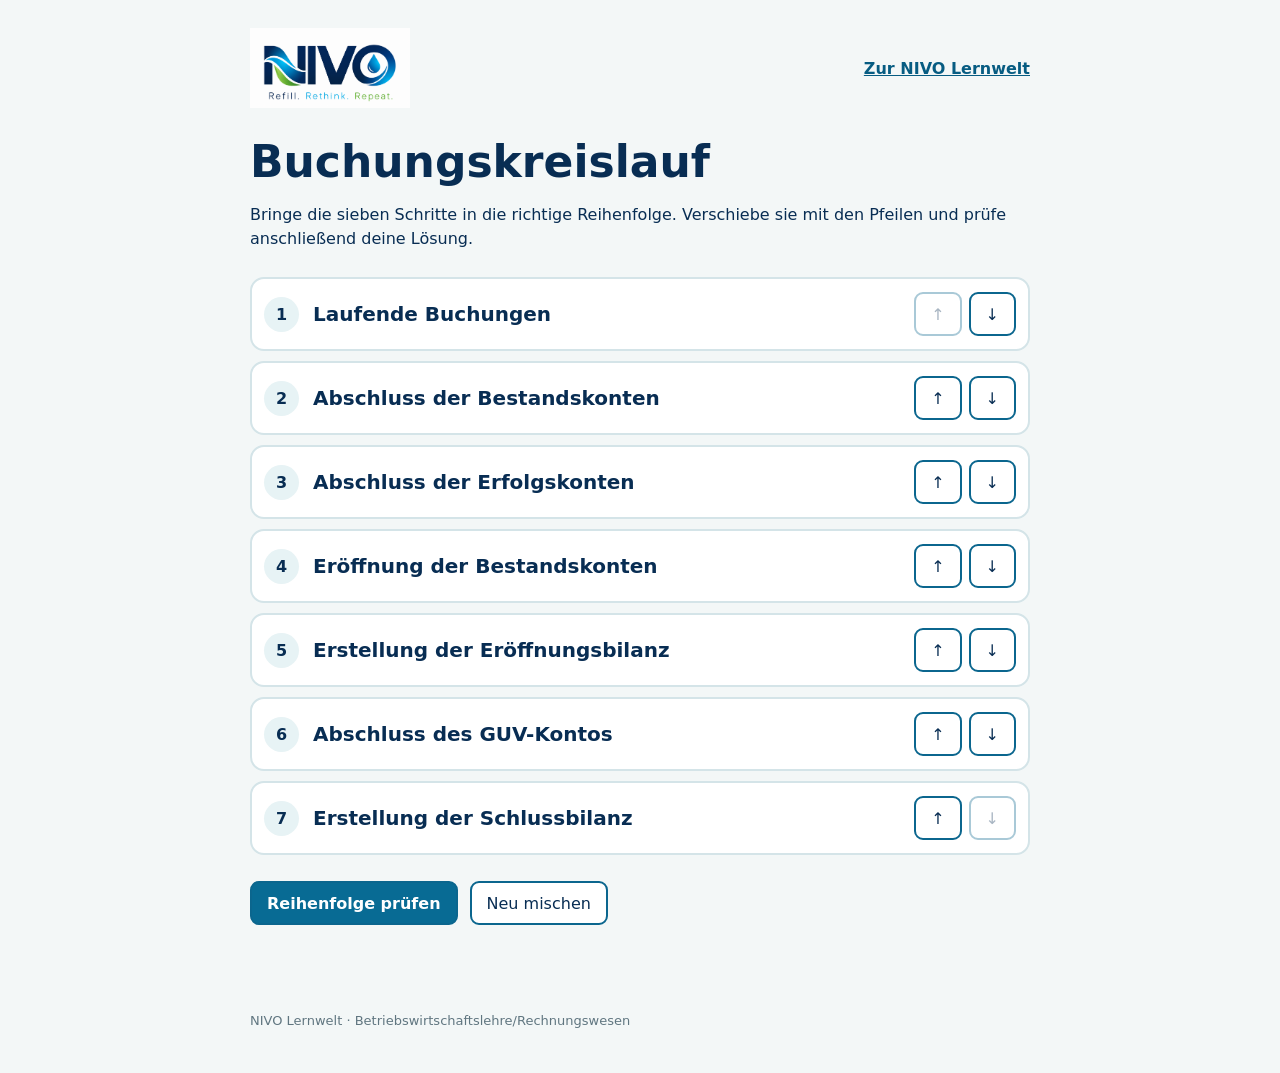
==== spiele/buchungskreislauf.html @ a6f6829d "Add NIVO Lernwelt booking-cycle ordering game" ====
<!doctype html>
<html lang="de"><head><meta charset="utf-8"><meta name="viewport" content="width=device-width,initial-scale=1"><title>Buchungskreislauf | NIVO Lernwelt</title>
<style>
*{box-sizing:border-box}body{margin:0;background:#f3f7f7;color:#082d53;font-family:system-ui,sans-serif}main{max-width:820px;margin:auto;padding:28px 20px 45px}.brand{display:flex;align-items:center;justify-content:space-between;gap:20px}.brand img{width:160px;max-height:80px;object-fit:contain}.brand a{color:#075c82;font-weight:650}h1{font-size:clamp(30px,6vw,44px);margin:28px 0 10px}p{line-height:1.5}ol{padding:0;list-style:none;display:grid;gap:10px;margin:26px 0}li{display:flex;align-items:center;gap:14px;background:white;border:2px solid #d4e4e8;border-radius:14px;padding:12px;min-height:74px}.position{display:grid;place-items:center;background:#e7f3f5;border-radius:50%;width:35px;height:35px;flex-shrink:0;font-weight:750}.label{flex:1;font-size:clamp(16px,3vw,20px);font-weight:600}.move{display:flex;gap:7px}button{font:inherit;cursor:pointer;border:2px solid #0b668e;border-radius:9px;color:#082d53;background:white;min-height:44px;padding:9px 15px}button:focus-visible,a:focus-visible{outline:3px solid #e68a21;outline-offset:3px}button:disabled{opacity:.35;cursor:default}.controls{display:flex;flex-wrap:wrap;gap:12px}.primary{background:#086b94;color:white;font-weight:700}.success li{border-color:#278b4a;background:#e5f6e9}.success .position{background:#bddfc6}.failure li{border-color:#bd4545;background:#fff0f0}#feedback{min-height:38px;font-size:22px;font-weight:750;margin-top:20px}.success-text{color:#20753c}.failure-text{color:#a52d2d}footer{font-size:13px;color:#607680;margin-top:30px}@media(max-width:480px){.move{flex-direction:column}.move button{padding:5px 12px}li{gap:9px}.brand img{width:120px}}
</style></head><body><main><header class="brand"><img src="https://fpickelmann.github.io/NIVO-Website/assets/nivo-logo.png" alt="NIVO"><a href="https://fpickelmann.github.io/NIVO-Website/#/lernwelt">Zur NIVO Lernwelt</a></header><h1>Buchungskreislauf</h1><p>Bringe die sieben Schritte in die richtige Reihenfolge. Verschiebe sie mit den Pfeilen und prüfe anschließend deine Lösung.</p><ol id="steps" aria-label="Schritte des Buchungskreislaufs"></ol><div class="controls"><button class="primary" id="check">Reihenfolge prüfen</button><button id="restart">Neu mischen</button></div><p id="feedback" role="status" aria-live="polite" aria-atomic="true"></p><footer>NIVO Lernwelt · Betriebswirtschaftslehre/Rechnungswesen</footer></main>
<script>
const steps=['Erstellung der Eröffnungsbilanz','Eröffnung der Bestandskonten','Laufende Buchungen','Abschluss der Erfolgskonten','Abschluss des GUV-Kontos','Abschluss der Bestandskonten','Erstellung der Schlussbilanz'];
let order=[];const list=document.getElementById('steps'),feedback=document.getElementById('feedback');
function isCorrect(a){return a.every((id,i)=>id===i)}
function resetFeedback(){list.className='';feedback.className='';feedback.textContent=''}
function render(focus){list.replaceChildren();order.forEach((id,i)=>{const li=document.createElement('li'),pos=document.createElement('span'),label=document.createElement('span'),moves=document.createElement('div');pos.className='position';pos.textContent=i+1;label.className='label';label.textContent=steps[id];moves.className='move';[-1,1].forEach(delta=>{const b=document.createElement('button');b.type='button';b.textContent=delta===-1?'↑':'↓';b.dataset.id=id;b.dataset.direction=delta;b.disabled=i+delta<0||i+delta>=order.length;b.setAttribute('aria-label',steps[id]+(delta===-1?' nach oben verschieben':' nach unten verschieben'));b.onclick=()=>{const j=i+delta;[order[i],order[j]]=[order[j],order[i]];resetFeedback();render({id,delta})};moves.append(b)});li.append(pos,label,moves);list.append(li)});if(focus){const b=list.querySelector(`button[data-id="${focus.id}"][data-direction="${focus.delta}"]`);if(b&&!b.disabled)b.focus();else list.querySelector(`button[data-id="${focus.id}"]:not(:disabled)`)?.focus()}}
function shuffle(){order=steps.map((_,i)=>i);for(let i=order.length-1;i>0;i--){const j=Math.floor(Math.random()*(i+1));[order[i],order[j]]=[order[j],order[i]]}if(isCorrect(order))[order[0],order[1]]=[order[1],order[0]];resetFeedback();render()}
document.getElementById('check').onclick=()=>{const ok=isCorrect(order);list.className=ok?'success':'failure';feedback.className=ok?'success-text':'failure-text';feedback.textContent=ok?'Gut gemacht! Die Reihenfolge ist richtig.':'Probiere es nochmal.'};document.getElementById('restart').onclick=shuffle;shuffle();
</script></body></html>
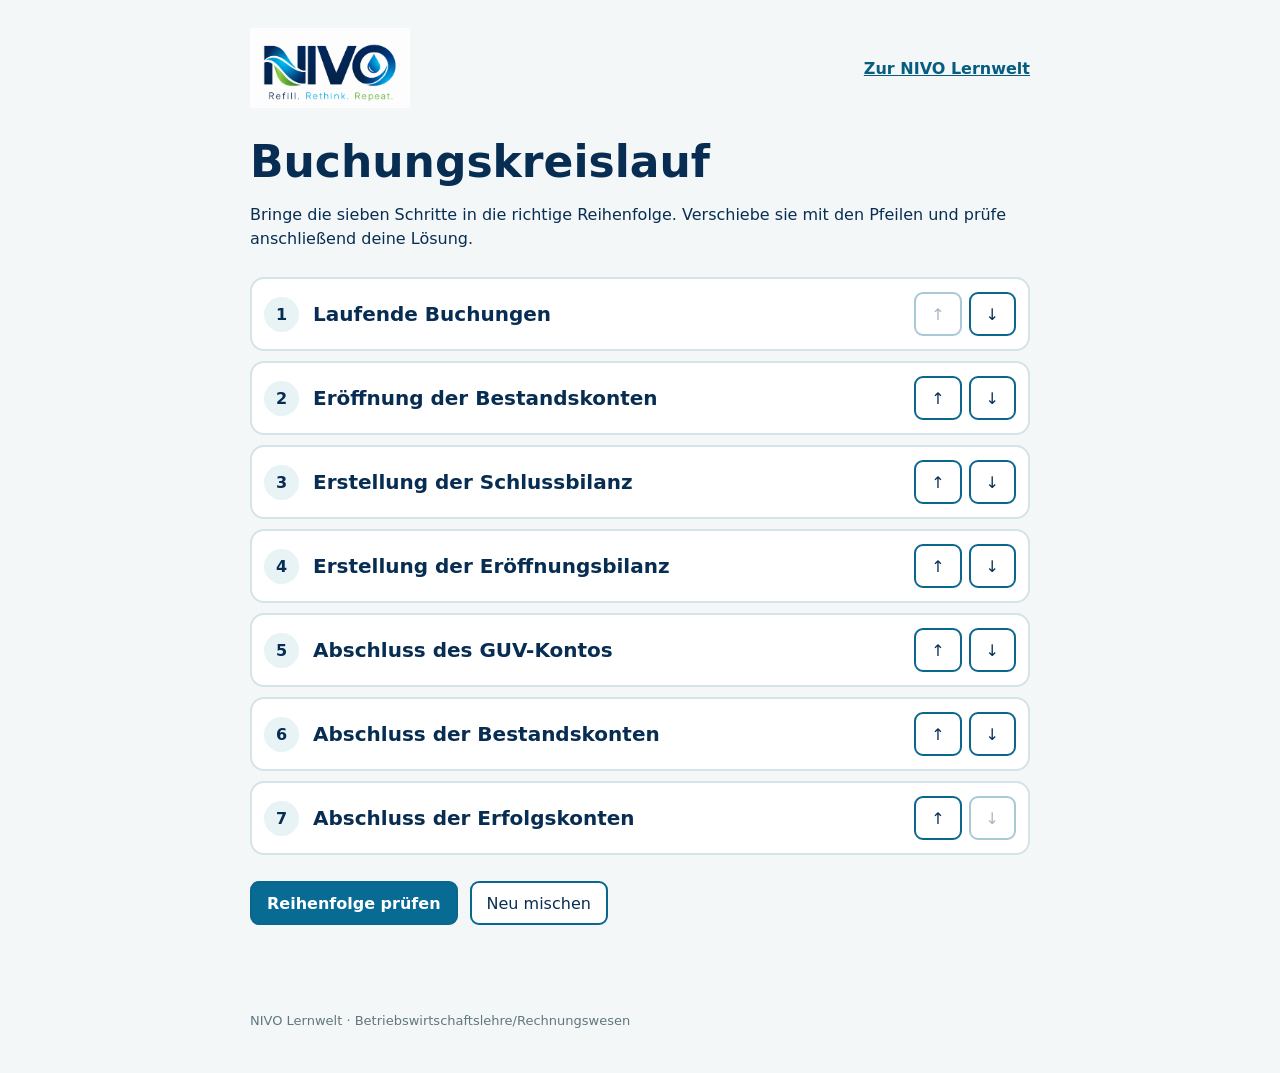
==== commit 524a24a9: "Show correct and incorrect position counts in booking-cycle game" ====
--- a/spiele/buchungskreislauf.html
+++ b/spiele/buchungskreislauf.html
@@ -10,5 +10,5 @@
 function resetFeedback(){list.className='';feedback.className='';feedback.textContent=''}
 function render(focus){list.replaceChildren();order.forEach((id,i)=>{const li=document.createElement('li'),pos=document.createElement('span'),label=document.createElement('span'),moves=document.createElement('div');pos.className='position';pos.textContent=i+1;label.className='label';label.textContent=steps[id];moves.className='move';[-1,1].forEach(delta=>{const b=document.createElement('button');b.type='button';b.textContent=delta===-1?'↑':'↓';b.dataset.id=id;b.dataset.direction=delta;b.disabled=i+delta<0||i+delta>=order.length;b.setAttribute('aria-label',steps[id]+(delta===-1?' nach oben verschieben':' nach unten verschieben'));b.onclick=()=>{const j=i+delta;[order[i],order[j]]=[order[j],order[i]];resetFeedback();render({id,delta})};moves.append(b)});li.append(pos,label,moves);list.append(li)});if(focus){const b=list.querySelector(`button[data-id="${focus.id}"][data-direction="${focus.delta}"]`);if(b&&!b.disabled)b.focus();else list.querySelector(`button[data-id="${focus.id}"]:not(:disabled)`)?.focus()}}
 function shuffle(){order=steps.map((_,i)=>i);for(let i=order.length-1;i>0;i--){const j=Math.floor(Math.random()*(i+1));[order[i],order[j]]=[order[j],order[i]]}if(isCorrect(order))[order[0],order[1]]=[order[1],order[0]];resetFeedback();render()}
-document.getElementById('check').onclick=()=>{const ok=isCorrect(order);list.className=ok?'success':'failure';feedback.className=ok?'success-text':'failure-text';feedback.textContent=ok?'Gut gemacht! Die Reihenfolge ist richtig.':'Probiere es nochmal.'};document.getElementById('restart').onclick=shuffle;shuffle();
+document.getElementById('check').onclick=()=>{const ok=isCorrect(order);list.className=ok?'success':'failure';feedback.className=ok?'success-text':'failure-text';const correct=order.filter((id,i)=>id===i).length;const incorrect=steps.length-correct;feedback.textContent=(ok?'Gut gemacht! ':'Probiere es nochmal. ')+correct+' von '+steps.length+' Schritten stehen richtig. '+incorrect+' '+(incorrect===1?'Schritt steht':'Schritte stehen')+' auf der falschen Position.'};document.getElementById('restart').onclick=shuffle;shuffle();
 </script></body></html>
